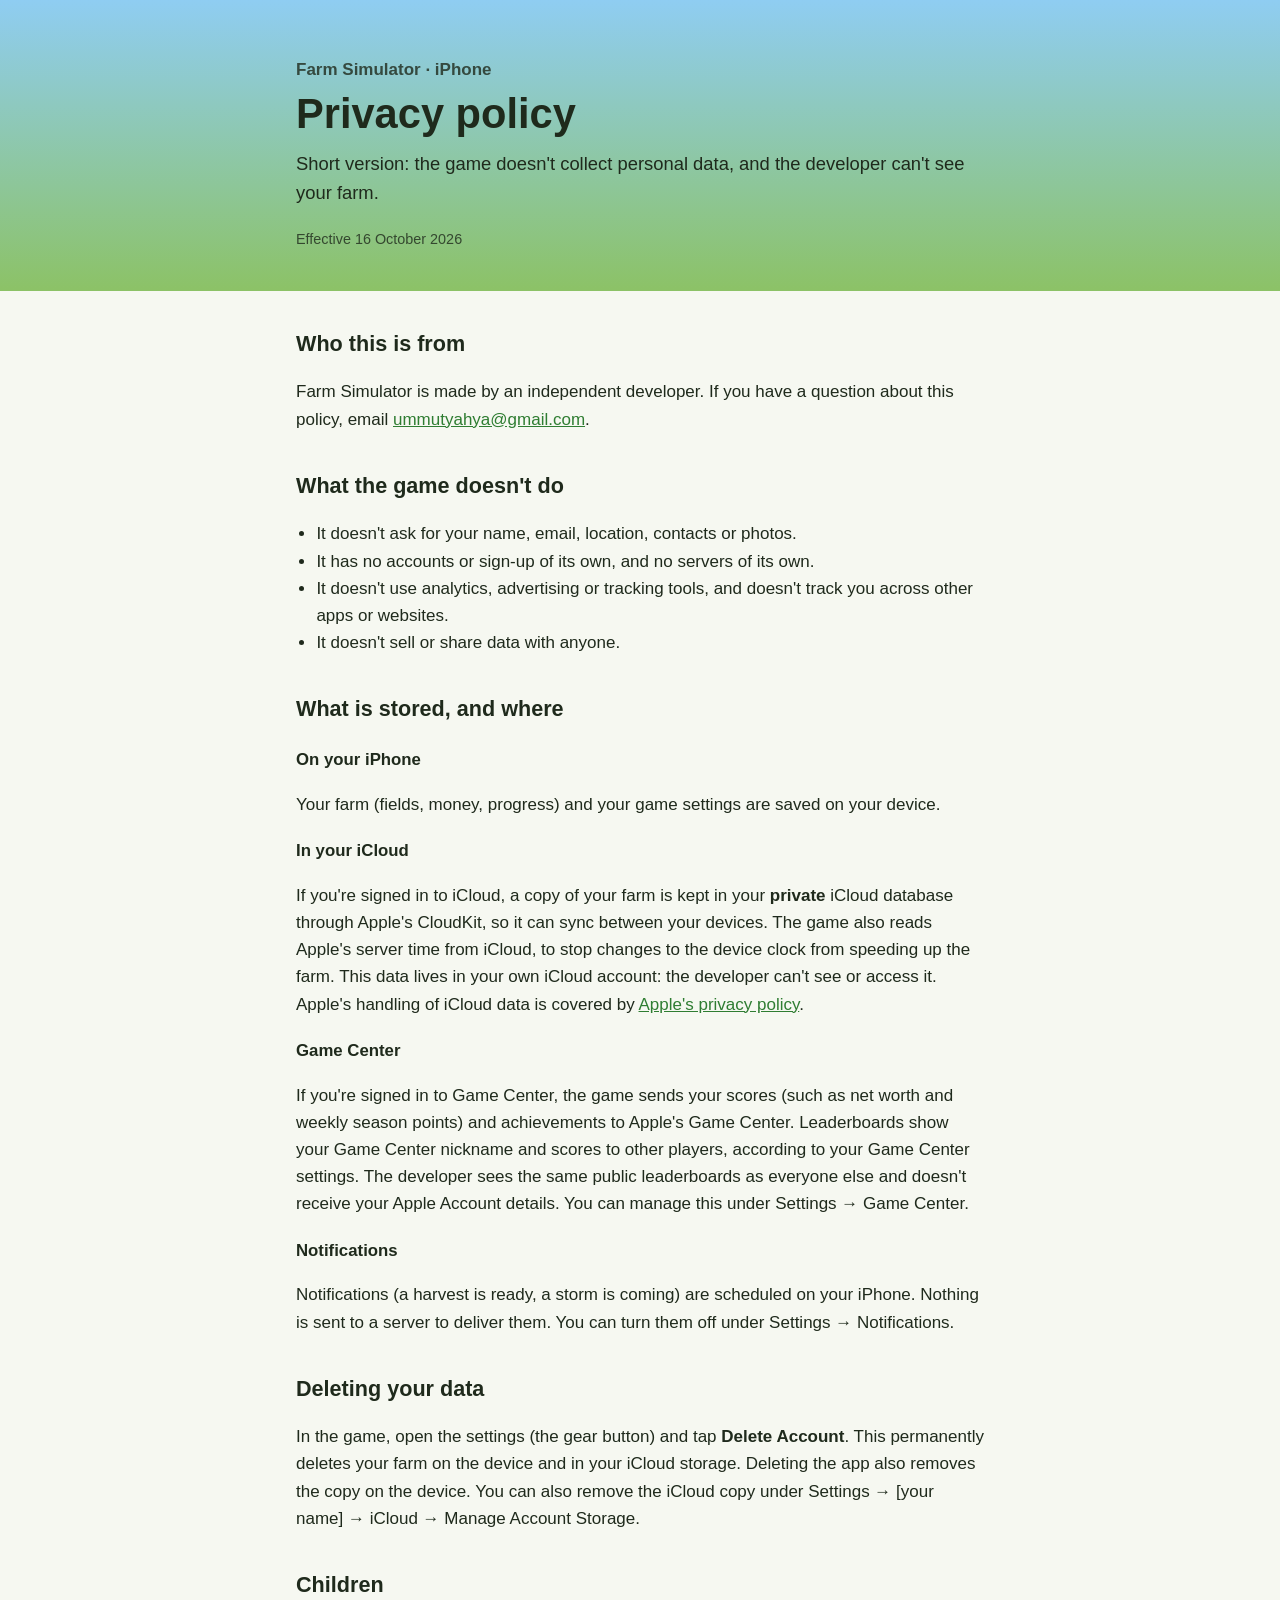
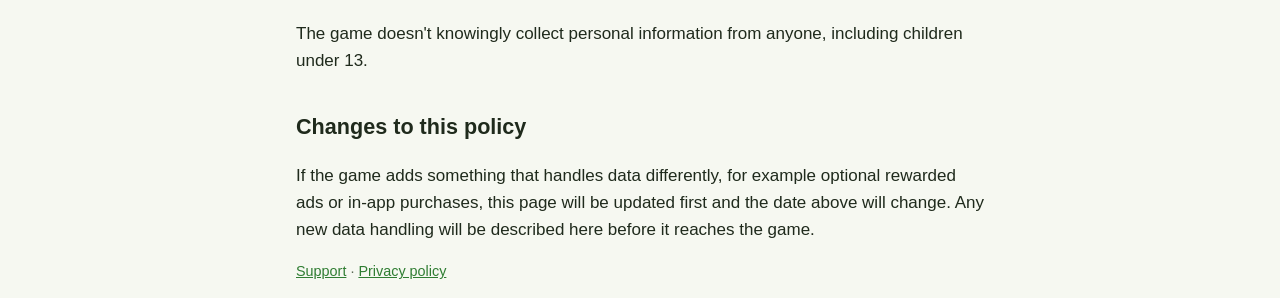
==== privacy.html @ 5af8f492 "first commit" ====
<!doctype html>
<html lang="en">
<head>
<meta charset="utf-8">
<meta name="viewport" content="width=device-width, initial-scale=1">
<title>Farm Simulator Privacy</title>
<meta name="description" content="Privacy policy for Farm Simulator, the farm business game for iPhone.">
<link rel="stylesheet" href="style.css">
</head>
<body>
<header class="hero">
  <div class="wrap">
    <p class="eyebrow">Farm Simulator · iPhone</p>
    <h1>Privacy policy</h1>
    <p class="lead">Short version: the game doesn't collect personal data, and the developer can't see your farm.</p>
    <p class="small">Effective 16 October 2026</p>
  </div>
</header>

<main class="wrap">
  <section>
    <h2>Who this is from</h2>
    <p>Farm Simulator is made by an independent developer. If you have a question about this policy, email <a href="mailto:ummutyahya@gmail.com">ummutyahya@gmail.com</a>.</p>
  </section>

  <section>
    <h2>What the game doesn't do</h2>
    <ul>
      <li>It doesn't ask for your name, email, location, contacts or photos.</li>
      <li>It has no accounts or sign-up of its own, and no servers of its own.</li>
      <li>It doesn't use analytics, advertising or tracking tools, and doesn't track you across other apps or websites.</li>
      <li>It doesn't sell or share data with anyone.</li>
    </ul>
  </section>

  <section>
    <h2>What is stored, and where</h2>
    <h3>On your iPhone</h3>
    <p>Your farm (fields, money, progress) and your game settings are saved on your device.</p>

    <h3>In your iCloud</h3>
    <p>If you're signed in to iCloud, a copy of your farm is kept in your <strong>private</strong> iCloud database through Apple's CloudKit, so it can sync between your devices. The game also reads Apple's server time from iCloud, to stop changes to the device clock from speeding up the farm. This data lives in your own iCloud account: the developer can't see or access it. Apple's handling of iCloud data is covered by <a href="https://www.apple.com/legal/privacy/">Apple's privacy policy</a>.</p>

    <h3>Game Center</h3>
    <p>If you're signed in to Game Center, the game sends your scores (such as net worth and weekly season points) and achievements to Apple's Game Center. Leaderboards show your Game Center nickname and scores to other players, according to your Game Center settings. The developer sees the same public leaderboards as everyone else and doesn't receive your Apple Account details. You can manage this under Settings → Game Center.</p>

    <h3>Notifications</h3>
    <p>Notifications (a harvest is ready, a storm is coming) are scheduled on your iPhone. Nothing is sent to a server to deliver them. You can turn them off under Settings → Notifications.</p>
  </section>

  <section>
    <h2>Deleting your data</h2>
    <p>In the game, open the settings (the gear button) and tap <strong>Delete Account</strong>. This permanently deletes your farm on the device and in your iCloud storage. Deleting the app also removes the copy on the device. You can also remove the iCloud copy under Settings → [your name] → iCloud → Manage Account Storage.</p>
  </section>

  <section>
    <h2>Children</h2>
    <p>The game doesn't knowingly collect personal information from anyone, including children under 13.</p>
  </section>

  <section>
    <h2>Changes to this policy</h2>
    <p>If the game adds something that handles data differently, for example optional rewarded ads or in-app purchases, this page will be updated first and the date above will change. Any new data handling will be described here before it reaches the game.</p>
  </section>
</main>

<footer class="wrap">
  <p><a href="support.html">Support</a> · <a href="privacy.html">Privacy policy</a></p>
</footer>
</body>
</html>
---- style.css ----
:root {
  --bg: #f6f8f1;
  --surface: #ffffff;
  --text: #1f2a1c;
  --muted: #5d6b58;
  --accent: #2f7d32;
  --accent-text: #ffffff;
  --hero-a: #8fcdf2;
  --hero-b: #8cc266;
  --border: #dfe6d6;
}
@media (prefers-color-scheme: dark) {
  :root {
    --bg: #121811;
    --surface: #1b2419;
    --text: #e6eee1;
    --muted: #a3b29c;
    --accent: #6cc070;
    --accent-text: #0f1a0e;
    --hero-a: #1d4a63;
    --hero-b: #2c5426;
    --border: #2c3a29;
  }
}
* { box-sizing: border-box; }
body {
  margin: 0;
  background: var(--bg);
  color: var(--text);
  font: 17px/1.6 ui-rounded, -apple-system, BlinkMacSystemFont, "SF Pro Rounded", "Segoe UI", Roboto, sans-serif;
}
.wrap { max-width: 720px; margin: 0 auto; padding: 0 16px; }
.hero {
  background: linear-gradient(180deg, var(--hero-a), var(--hero-b));
  padding: 56px 0 40px;
  margin-bottom: 32px;
}
.eyebrow { margin: 0; font-weight: 700; opacity: 0.8; }
h1 { font-size: 2.6rem; line-height: 1.1; margin: 8px 0 12px; }
h2 { font-size: 1.35rem; margin: 36px 0 8px; }
h3 { font-size: 1.05rem; margin: 20px 0 4px; }
.lead { font-size: 1.15rem; margin: 0 0 20px; }
.small { font-size: 0.9rem; color: inherit; opacity: 0.8; margin: 10px 0 0; }
a { color: var(--accent); }
.button {
  display: inline-block;
  background: var(--accent);
  color: var(--accent-text);
  text-decoration: none;
  font-weight: 700;
  padding: 12px 22px;
  border-radius: 14px;
}
ul { padding-left: 1.2em; }
details {
  background: var(--surface);
  border: 1px solid var(--border);
  border-radius: 14px;
  padding: 12px 16px;
  margin: 10px 0;
}
summary { font-weight: 700; cursor: pointer; }
details p { color: var(--muted); margin: 8px 0 0; }
footer { margin: 48px auto 32px; color: var(--muted); font-size: 0.9rem; }
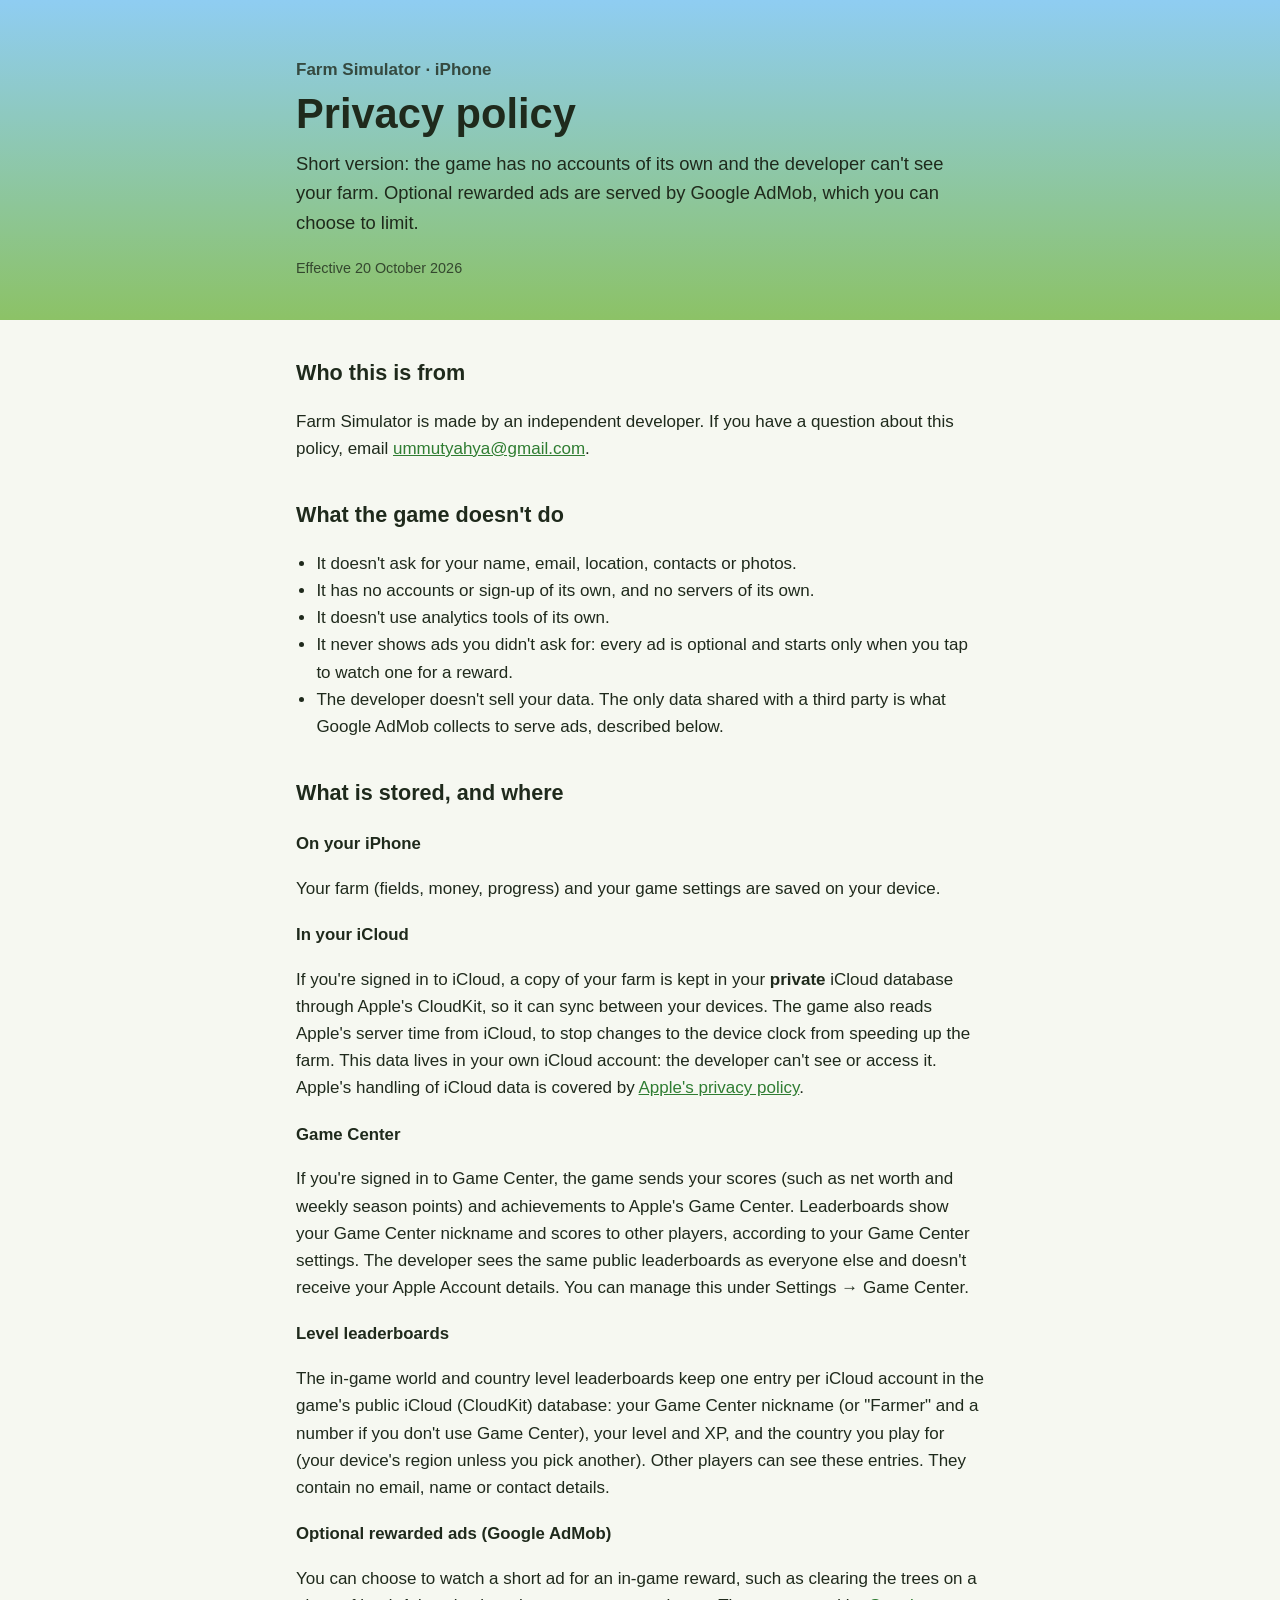
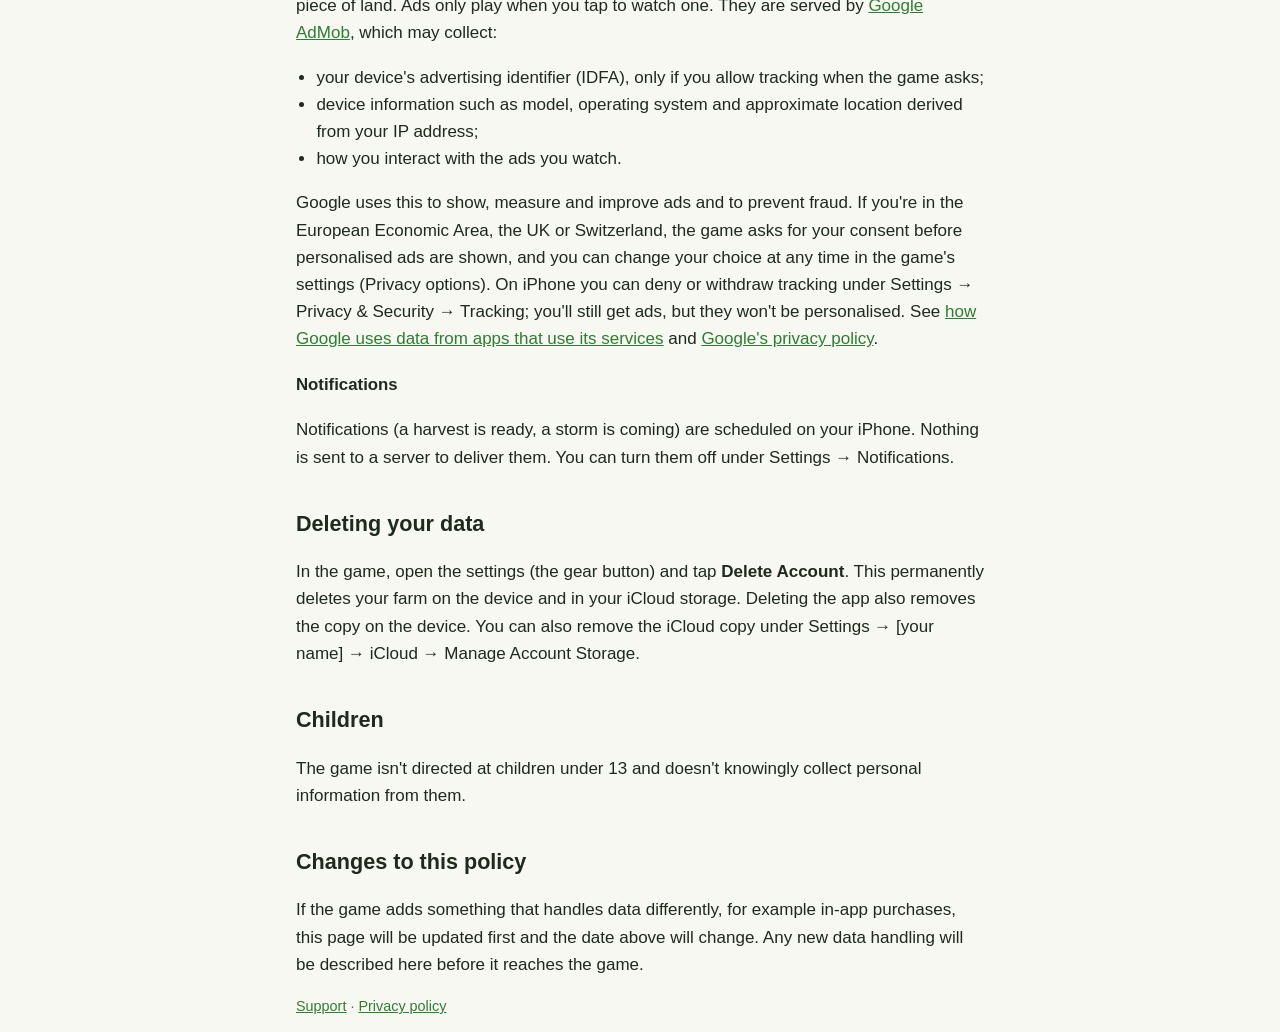
==== commit 93ff6fd6: "Privacy policy: describe optional AdMob rewarded ads and the level leaderboards Co-Authored-By: Clau" ====
--- a/privacy.html
+++ b/privacy.html
@@ -12,8 +12,8 @@
   <div class="wrap">
     <p class="eyebrow">Farm Simulator · iPhone</p>
     <h1>Privacy policy</h1>
-    <p class="lead">Short version: the game doesn't collect personal data, and the developer can't see your farm.</p>
-    <p class="small">Effective 16 October 2026</p>
+    <p class="lead">Short version: the game has no accounts of its own and the developer can't see your farm. Optional rewarded ads are served by Google AdMob, which you can choose to limit.</p>
+    <p class="small">Effective 20 October 2026</p>
   </div>
 </header>
 
@@ -28,8 +28,9 @@
     <ul>
       <li>It doesn't ask for your name, email, location, contacts or photos.</li>
       <li>It has no accounts or sign-up of its own, and no servers of its own.</li>
-      <li>It doesn't use analytics, advertising or tracking tools, and doesn't track you across other apps or websites.</li>
-      <li>It doesn't sell or share data with anyone.</li>
+      <li>It doesn't use analytics tools of its own.</li>
+      <li>It never shows ads you didn't ask for: every ad is optional and starts only when you tap to watch one for a reward.</li>
+      <li>The developer doesn't sell your data. The only data shared with a third party is what Google AdMob collects to serve ads, described below.</li>
     </ul>
   </section>
 
@@ -44,6 +45,18 @@
     <h3>Game Center</h3>
     <p>If you're signed in to Game Center, the game sends your scores (such as net worth and weekly season points) and achievements to Apple's Game Center. Leaderboards show your Game Center nickname and scores to other players, according to your Game Center settings. The developer sees the same public leaderboards as everyone else and doesn't receive your Apple Account details. You can manage this under Settings → Game Center.</p>
 
+    <h3>Level leaderboards</h3>
+    <p>The in-game world and country level leaderboards keep one entry per iCloud account in the game's public iCloud (CloudKit) database: your Game Center nickname (or "Farmer" and a number if you don't use Game Center), your level and XP, and the country you play for (your device's region unless you pick another). Other players can see these entries. They contain no email, name or contact details.</p>
+
+    <h3>Optional rewarded ads (Google AdMob)</h3>
+    <p>You can choose to watch a short ad for an in-game reward, such as clearing the trees on a piece of land. Ads only play when you tap to watch one. They are served by <a href="https://admob.google.com/">Google AdMob</a>, which may collect:</p>
+    <ul>
+      <li>your device's advertising identifier (IDFA), only if you allow tracking when the game asks;</li>
+      <li>device information such as model, operating system and approximate location derived from your IP address;</li>
+      <li>how you interact with the ads you watch.</li>
+    </ul>
+    <p>Google uses this to show, measure and improve ads and to prevent fraud. If you're in the European Economic Area, the UK or Switzerland, the game asks for your consent before personalised ads are shown, and you can change your choice at any time in the game's settings (Privacy options). On iPhone you can deny or withdraw tracking under Settings → Privacy &amp; Security → Tracking; you'll still get ads, but they won't be personalised. See <a href="https://policies.google.com/technologies/partner-sites">how Google uses data from apps that use its services</a> and <a href="https://policies.google.com/privacy">Google's privacy policy</a>.</p>
+
     <h3>Notifications</h3>
     <p>Notifications (a harvest is ready, a storm is coming) are scheduled on your iPhone. Nothing is sent to a server to deliver them. You can turn them off under Settings → Notifications.</p>
   </section>
@@ -55,12 +68,12 @@
 
   <section>
     <h2>Children</h2>
-    <p>The game doesn't knowingly collect personal information from anyone, including children under 13.</p>
+    <p>The game isn't directed at children under 13 and doesn't knowingly collect personal information from them.</p>
   </section>
 
   <section>
     <h2>Changes to this policy</h2>
-    <p>If the game adds something that handles data differently, for example optional rewarded ads or in-app purchases, this page will be updated first and the date above will change. Any new data handling will be described here before it reaches the game.</p>
+    <p>If the game adds something that handles data differently, for example in-app purchases, this page will be updated first and the date above will change. Any new data handling will be described here before it reaches the game.</p>
   </section>
 </main>
 
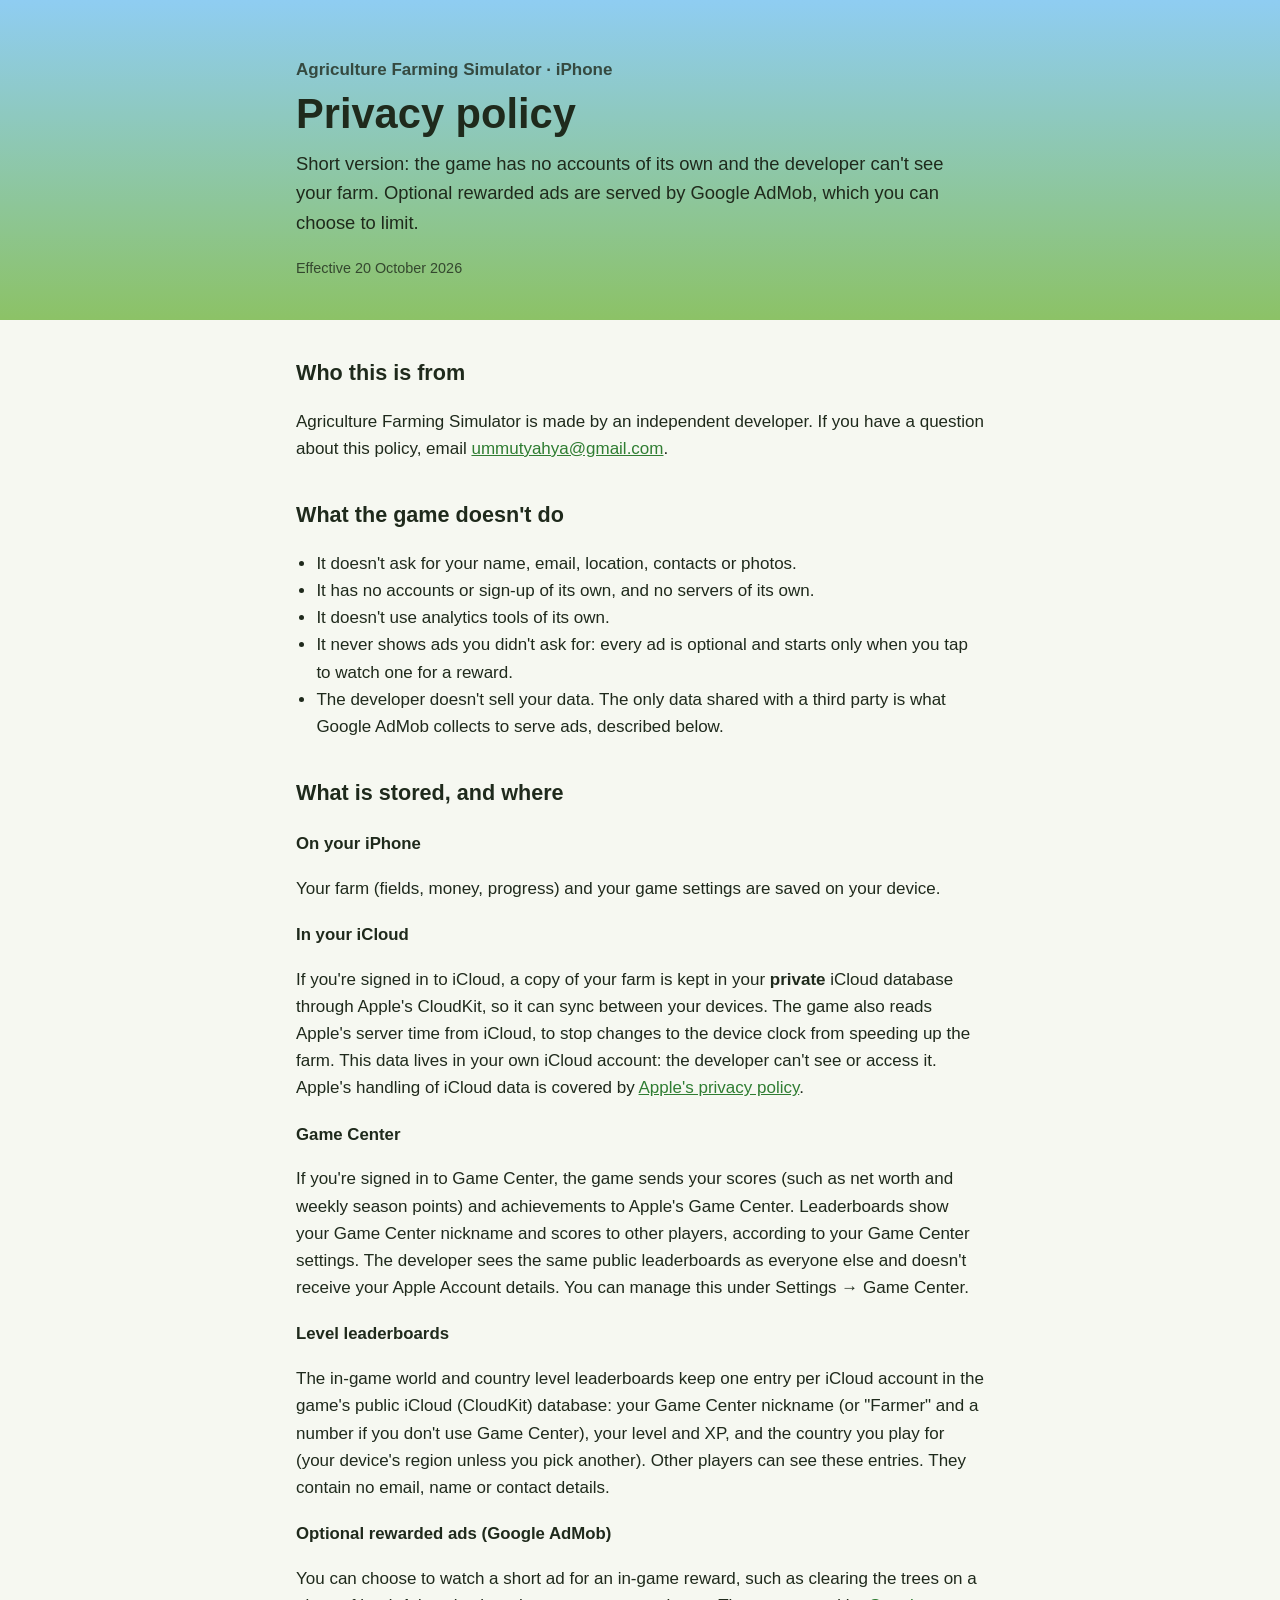
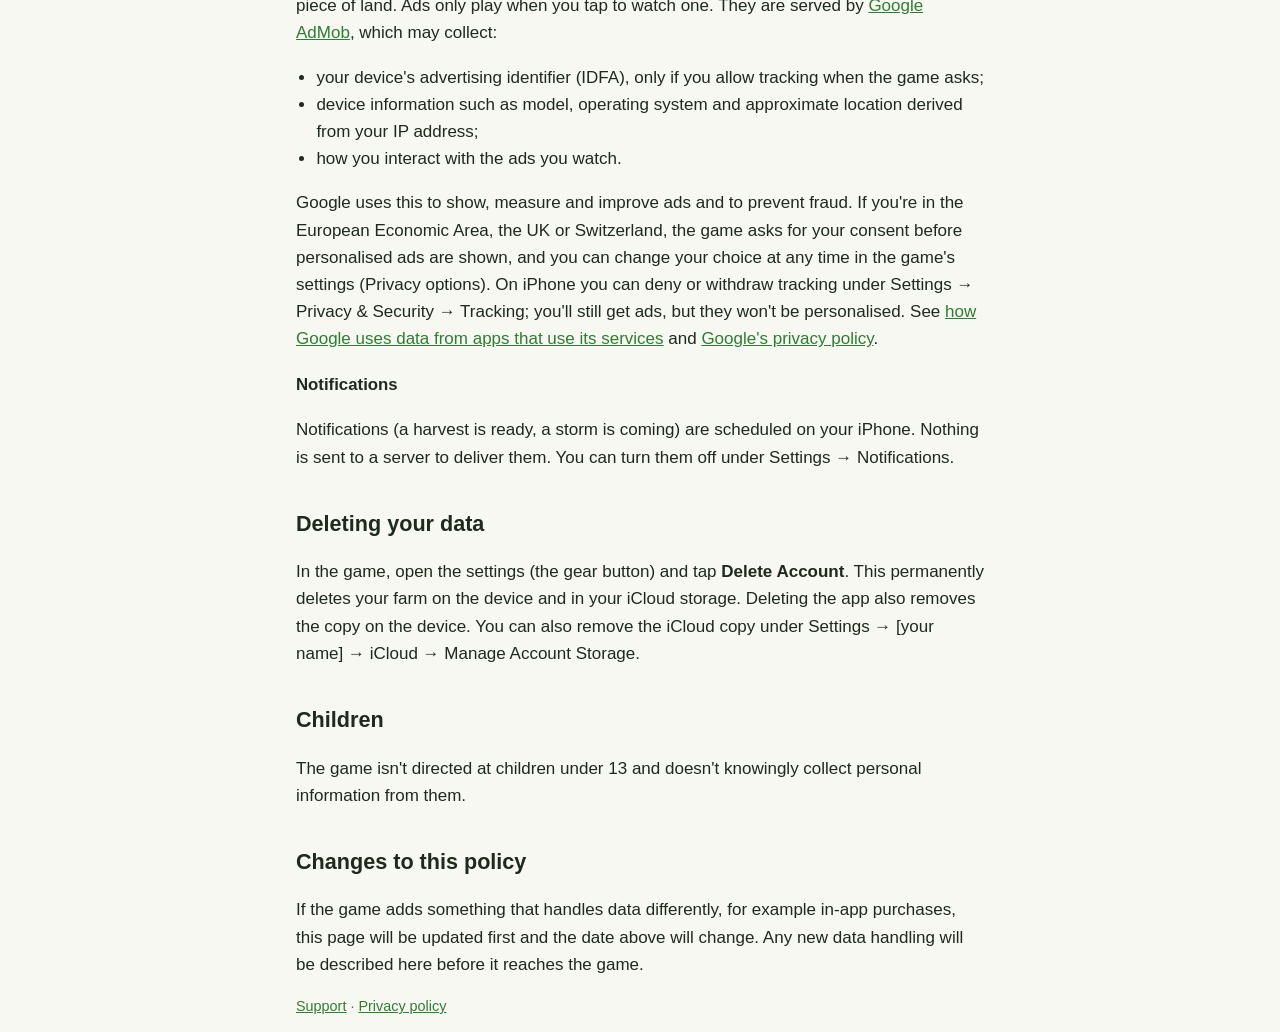
==== commit 125063b1: "Rename Farm Simulator to Agriculture Farming Simulator Co-Authored-By: Claude Opus 5.5 <noreply@anth" ====
--- a/privacy.html
+++ b/privacy.html
@@ -3,14 +3,14 @@
 <head>
 <meta charset="utf-8">
 <meta name="viewport" content="width=device-width, initial-scale=1">
-<title>Farm Simulator Privacy</title>
-<meta name="description" content="Privacy policy for Farm Simulator, the farm business game for iPhone.">
+<title>Agriculture Farming Simulator Privacy</title>
+<meta name="description" content="Privacy policy for Agriculture Farming Simulator, the farm business game for iPhone.">
 <link rel="stylesheet" href="style.css">
 </head>
 <body>
 <header class="hero">
   <div class="wrap">
-    <p class="eyebrow">Farm Simulator · iPhone</p>
+    <p class="eyebrow">Agriculture Farming Simulator · iPhone</p>
     <h1>Privacy policy</h1>
     <p class="lead">Short version: the game has no accounts of its own and the developer can't see your farm. Optional rewarded ads are served by Google AdMob, which you can choose to limit.</p>
     <p class="small">Effective 20 October 2026</p>
@@ -20,7 +20,7 @@
 <main class="wrap">
   <section>
     <h2>Who this is from</h2>
-    <p>Farm Simulator is made by an independent developer. If you have a question about this policy, email <a href="mailto:ummutyahya@gmail.com">ummutyahya@gmail.com</a>.</p>
+    <p>Agriculture Farming Simulator is made by an independent developer. If you have a question about this policy, email <a href="mailto:ummutyahya@gmail.com">ummutyahya@gmail.com</a>.</p>
   </section>
 
   <section>
